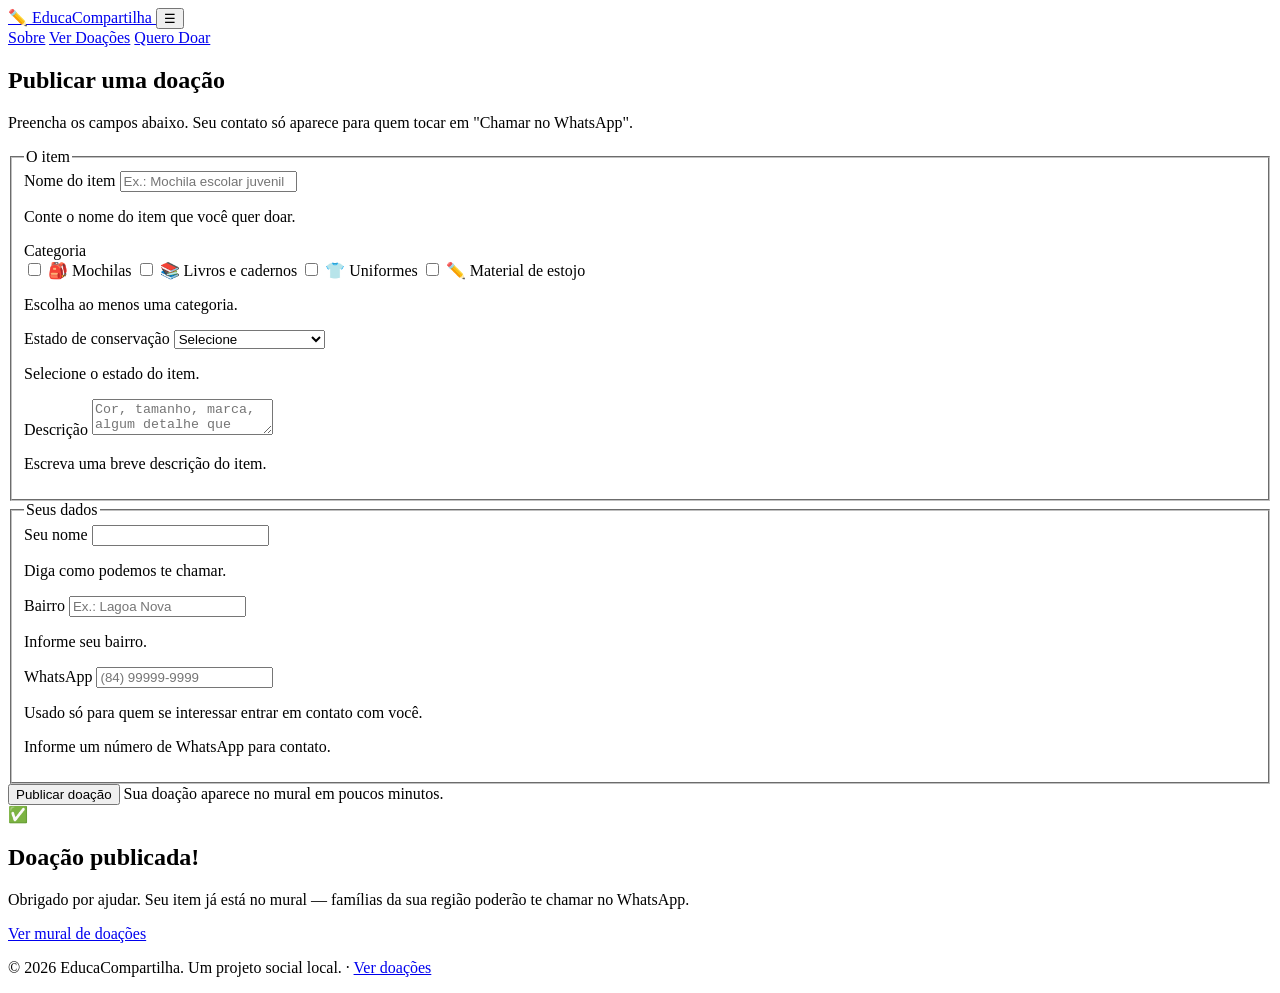
==== cadastro.html @ 30cbcd8b "Criar cadastro.html" ====
<!DOCTYPE html>
<html lang="pt-BR">
<head>
    <meta charset="UTF-8">
    <meta name="viewport" content="width=device-width, initial-scale=1.0">
    <meta name="description" content="Cadastre uma doação de material escolar em menos de dois minutos e ajude uma família da sua região.">
    <title>Quero Doar — EducaCompartilha</title>
    <link rel="stylesheet" href="style.css">
    <script src="script.js" defer></script>
</head>
<body>
    <header class="navbar">
        <a href="index.html" class="logo" aria-label="EducaCompartilha - início">
            ✏️ EducaCompartilha
        </a>
        <button class="menu-toggle" aria-label="Abrir menu" aria-expanded="false">☰</button>
        <nav class="nav-links" aria-label="Navegação principal">
            <a href="index.html">Sobre</a>
            <a href="doacoes.html">Ver Doações</a>
            <a href="cadastro.html" class="btn-nav" aria-current="page">Quero Doar</a>
        </nav>
    </header>

    <main>
        <section class="page-header">
            <h1>Publicar uma doação</h1>
            <p>Preencha os campos abaixo. Seu contato só aparece para quem tocar em "Chamar no WhatsApp".</p>
        </section>

        <div class="form-wrap">
            <div class="caderno-page">
                <div class="form-conteudo">
                    <form id="form-doacao" novalidate>
                        <fieldset>
                            <legend>O item</legend>

                            <div class="campo">
                                <label for="nome-item">Nome do item</label>
                                <input type="text" id="nome-item" name="nome-item" required placeholder="Ex.: Mochila escolar juvenil">
                                <p class="aviso-erro">Conte o nome do item que você quer doar.</p>
                            </div>

                            <div class="campo">
                                <label>Categoria</label>
                                <div class="categorias">
                                    <input type="checkbox" id="cat-mochilas" name="categoria" value="mochilas">
                                    <label for="cat-mochilas">🎒 Mochilas</label>

                                    <input type="checkbox" id="cat-livros" name="categoria" value="livros">
                                    <label for="cat-livros">📚 Livros e cadernos</label>

                                    <input type="checkbox" id="cat-uniformes" name="categoria" value="uniformes">
                                    <label for="cat-uniformes">👕 Uniformes</label>

                                    <input type="checkbox" id="cat-material" name="categoria" value="material">
                                    <label for="cat-material">✏️ Material de estojo</label>
                                </div>
                                <p class="aviso-erro" id="aviso-categorias">Escolha ao menos uma categoria.</p>
                            </div>

                            <div class="campo">
                                <label for="estado-item">Estado de conservação</label>
                                <select id="estado-item" name="estado-item" required>
                                    <option value="">Selecione</option>
                                    <option value="novo">Novo</option>
                                    <option value="seminovo">Seminovo</option>
                                    <option value="bom">Bom estado, com uso</option>
                                </select>
                                <p class="aviso-erro">Selecione o estado do item.</p>
                            </div>

                            <div class="campo">
                                <label for="descricao">Descrição</label>
                                <textarea id="descricao" name="descricao" required placeholder="Cor, tamanho, marca, algum detalhe que ajude quem for buscar"></textarea>
                                <p class="aviso-erro">Escreva uma breve descrição do item.</p>
                            </div>
                        </fieldset>

                        <fieldset>
                            <legend>Seus dados</legend>

                            <div class="campo">
                                <label for="nome-doador">Seu nome</label>
                                <input type="text" id="nome-doador" name="nome-doador" required>
                                <p class="aviso-erro">Diga como podemos te chamar.</p>
                            </div>

                            <div class="campo">
                                <label for="bairro">Bairro</label>
                                <input type="text" id="bairro" name="bairro" required placeholder="Ex.: Lagoa Nova">
                                <p class="aviso-erro">Informe seu bairro.</p>
                            </div>

                            <div class="campo">
                                <label for="whatsapp">WhatsApp</label>
                                <input type="tel" id="whatsapp" name="whatsapp" required placeholder="(84) 99999-9999">
                                <p class="dica">Usado só para quem se interessar entrar em contato com você.</p>
                                <p class="aviso-erro">Informe um número de WhatsApp para contato.</p>
                            </div>
                        </fieldset>

                        <div class="form-actions">
                            <button type="submit" class="btn-primary">Publicar doação</button>
                            <span class="dica">Sua doação aparece no mural em poucos minutos.</span>
                        </div>
                    </form>
                </div>

                <div class="confirmacao">
                    <div class="selo-ok" aria-hidden="true">✅</div>
                    <h2>Doação publicada!</h2>
                    <p>Obrigado por ajudar. Seu item já está no mural — famílias da sua região poderão te chamar no WhatsApp.</p>
                    <a href="doacoes.html" class="btn-primary">Ver mural de doações</a>
                </div>
            </div>
        </div>
    </main>

    <footer>
        <p>&copy; 2026 EducaCompartilha. Um projeto social local. · <a href="doacoes.html">Ver doações</a></p>
    </footer>
</body>
</html>
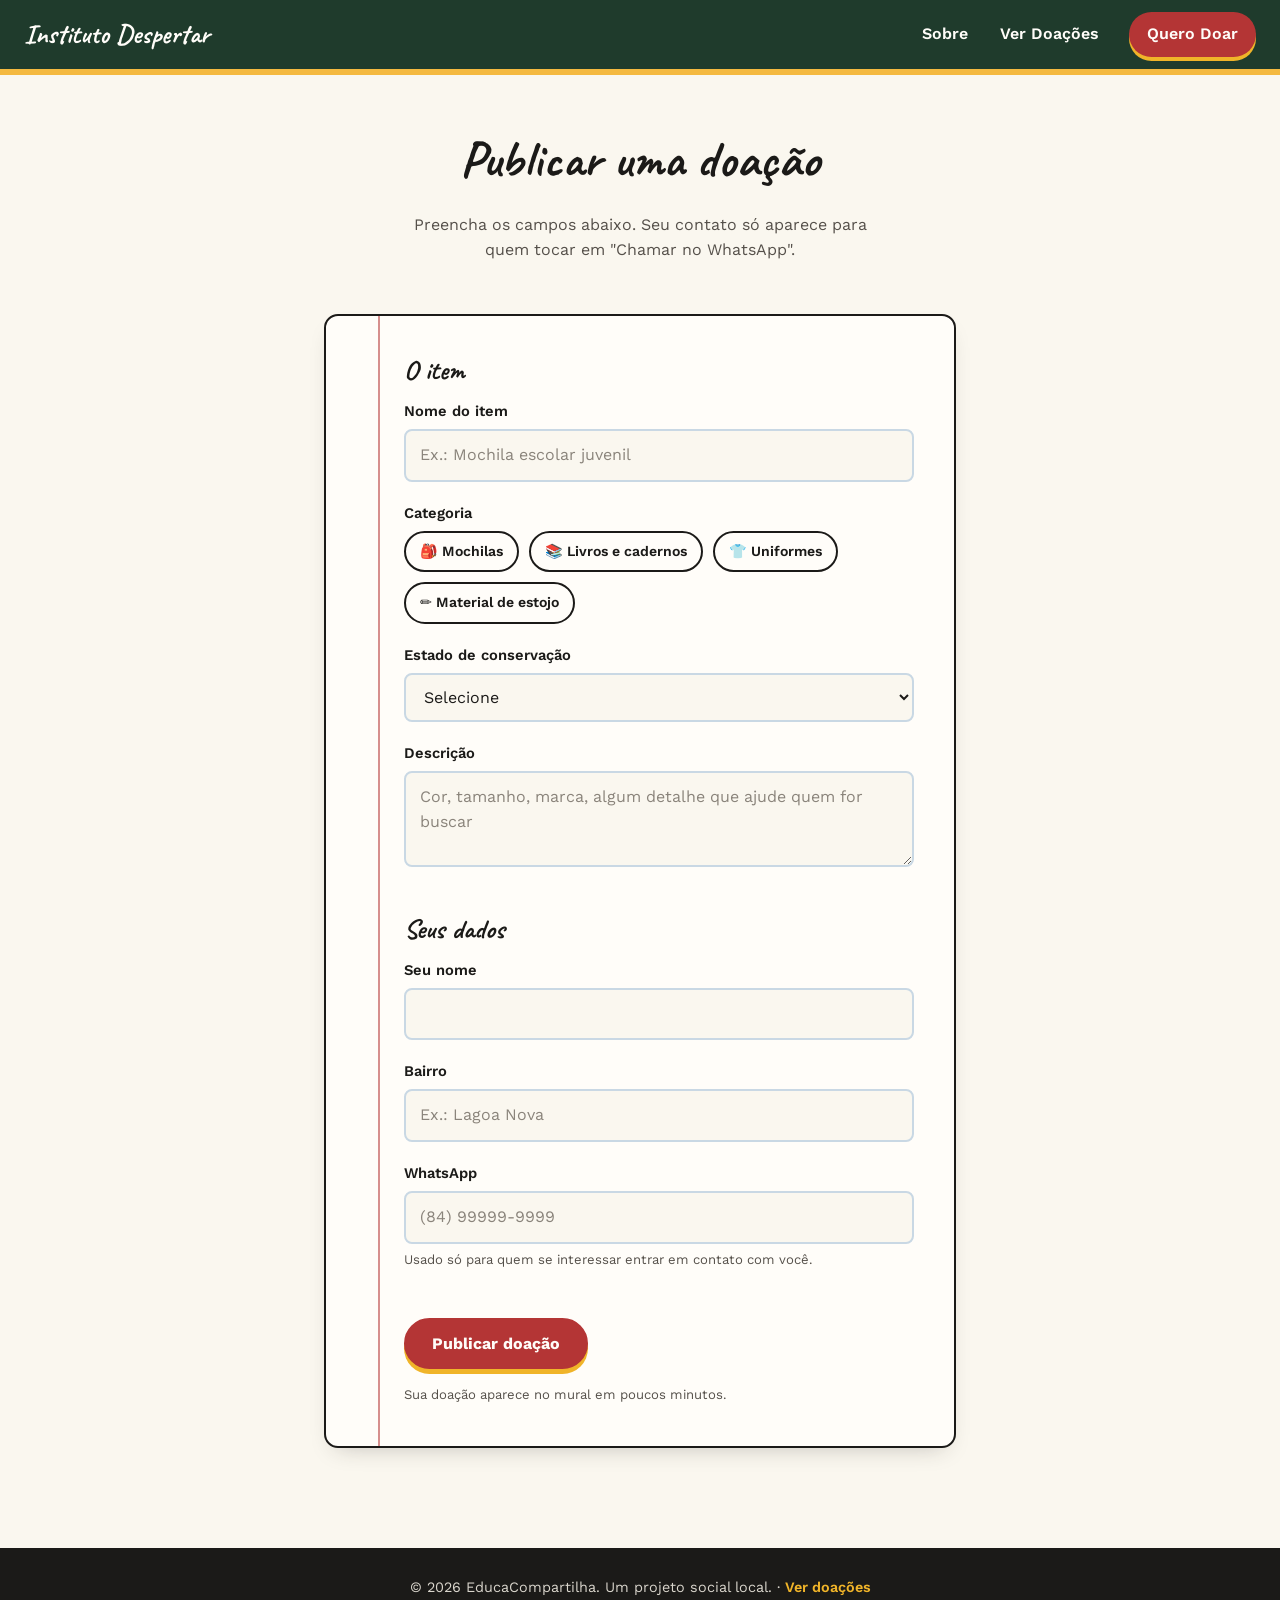
==== commit 1d0b0b0e: "Add files via upload" ====
--- a/cadastro.html
+++ b/cadastro.html
@@ -1,123 +1,123 @@
-<!DOCTYPE html>
-<html lang="pt-BR">
-<head>
-    <meta charset="UTF-8">
-    <meta name="viewport" content="width=device-width, initial-scale=1.0">
-    <meta name="description" content="Cadastre uma doação de material escolar em menos de dois minutos e ajude uma família da sua região.">
-    <title>Quero Doar — EducaCompartilha</title>
-    <link rel="stylesheet" href="style.css">
-    <script src="script.js" defer></script>
-</head>
-<body>
-    <header class="navbar">
-        <a href="index.html" class="logo" aria-label="EducaCompartilha - início">
-            ✏️ EducaCompartilha
-        </a>
-        <button class="menu-toggle" aria-label="Abrir menu" aria-expanded="false">☰</button>
-        <nav class="nav-links" aria-label="Navegação principal">
-            <a href="index.html">Sobre</a>
-            <a href="doacoes.html">Ver Doações</a>
-            <a href="cadastro.html" class="btn-nav" aria-current="page">Quero Doar</a>
-        </nav>
-    </header>
-
-    <main>
-        <section class="page-header">
-            <h1>Publicar uma doação</h1>
-            <p>Preencha os campos abaixo. Seu contato só aparece para quem tocar em "Chamar no WhatsApp".</p>
-        </section>
-
-        <div class="form-wrap">
-            <div class="caderno-page">
-                <div class="form-conteudo">
-                    <form id="form-doacao" novalidate>
-                        <fieldset>
-                            <legend>O item</legend>
-
-                            <div class="campo">
-                                <label for="nome-item">Nome do item</label>
-                                <input type="text" id="nome-item" name="nome-item" required placeholder="Ex.: Mochila escolar juvenil">
-                                <p class="aviso-erro">Conte o nome do item que você quer doar.</p>
-                            </div>
-
-                            <div class="campo">
-                                <label>Categoria</label>
-                                <div class="categorias">
-                                    <input type="checkbox" id="cat-mochilas" name="categoria" value="mochilas">
-                                    <label for="cat-mochilas">🎒 Mochilas</label>
-
-                                    <input type="checkbox" id="cat-livros" name="categoria" value="livros">
-                                    <label for="cat-livros">📚 Livros e cadernos</label>
-
-                                    <input type="checkbox" id="cat-uniformes" name="categoria" value="uniformes">
-                                    <label for="cat-uniformes">👕 Uniformes</label>
-
-                                    <input type="checkbox" id="cat-material" name="categoria" value="material">
-                                    <label for="cat-material">✏️ Material de estojo</label>
-                                </div>
-                                <p class="aviso-erro" id="aviso-categorias">Escolha ao menos uma categoria.</p>
-                            </div>
-
-                            <div class="campo">
-                                <label for="estado-item">Estado de conservação</label>
-                                <select id="estado-item" name="estado-item" required>
-                                    <option value="">Selecione</option>
-                                    <option value="novo">Novo</option>
-                                    <option value="seminovo">Seminovo</option>
-                                    <option value="bom">Bom estado, com uso</option>
-                                </select>
-                                <p class="aviso-erro">Selecione o estado do item.</p>
-                            </div>
-
-                            <div class="campo">
-                                <label for="descricao">Descrição</label>
-                                <textarea id="descricao" name="descricao" required placeholder="Cor, tamanho, marca, algum detalhe que ajude quem for buscar"></textarea>
-                                <p class="aviso-erro">Escreva uma breve descrição do item.</p>
-                            </div>
-                        </fieldset>
-
-                        <fieldset>
-                            <legend>Seus dados</legend>
-
-                            <div class="campo">
-                                <label for="nome-doador">Seu nome</label>
-                                <input type="text" id="nome-doador" name="nome-doador" required>
-                                <p class="aviso-erro">Diga como podemos te chamar.</p>
-                            </div>
-
-                            <div class="campo">
-                                <label for="bairro">Bairro</label>
-                                <input type="text" id="bairro" name="bairro" required placeholder="Ex.: Lagoa Nova">
-                                <p class="aviso-erro">Informe seu bairro.</p>
-                            </div>
-
-                            <div class="campo">
-                                <label for="whatsapp">WhatsApp</label>
-                                <input type="tel" id="whatsapp" name="whatsapp" required placeholder="(84) 99999-9999">
-                                <p class="dica">Usado só para quem se interessar entrar em contato com você.</p>
-                                <p class="aviso-erro">Informe um número de WhatsApp para contato.</p>
-                            </div>
-                        </fieldset>
-
-                        <div class="form-actions">
-                            <button type="submit" class="btn-primary">Publicar doação</button>
-                            <span class="dica">Sua doação aparece no mural em poucos minutos.</span>
-                        </div>
-                    </form>
-                </div>
-
-                <div class="confirmacao">
-                    <div class="selo-ok" aria-hidden="true">✅</div>
-                    <h2>Doação publicada!</h2>
-                    <p>Obrigado por ajudar. Seu item já está no mural — famílias da sua região poderão te chamar no WhatsApp.</p>
-                    <a href="doacoes.html" class="btn-primary">Ver mural de doações</a>
-                </div>
-            </div>
-        </div>
-    </main>
-
-    <footer>
-        <p>&copy; 2026 EducaCompartilha. Um projeto social local. · <a href="doacoes.html">Ver doações</a></p>
-    </footer>
-</body>
+<!DOCTYPE html>
+<html lang="pt-BR">
+<head>
+    <meta charset="UTF-8">
+    <meta name="viewport" content="width=device-width, initial-scale=1.0">
+    <meta name="description" content="Cadastre uma doação de material escolar em menos de dois minutos e ajude uma família da sua região.">
+    <title>Quero Doar — Instituto Despertar</title>
+    <link rel="stylesheet" href="style.css">
+    <script src="script.js" defer></script>
+</head>
+<body>
+    <header class="navbar">
+        <a href="index.html" class="logo" aria-label="EducaCompartilha - início">
+            Instituto Despertar
+        </a>
+        <button class="menu-toggle" aria-label="Abrir menu" aria-expanded="false">☰</button>
+        <nav class="nav-links" aria-label="Navegação principal">
+            <a href="index.html">Sobre</a>
+            <a href="doacoes.html">Ver Doações</a>
+            <a href="cadastro.html" class="btn-nav" aria-current="page">Quero Doar</a>
+        </nav>
+    </header>
+
+    <main>
+        <section class="page-header">
+            <h1>Publicar uma doação</h1>
+            <p>Preencha os campos abaixo. Seu contato só aparece para quem tocar em "Chamar no WhatsApp".</p>
+        </section>
+
+        <div class="form-wrap">
+            <div class="caderno-page">
+                <div class="form-conteudo">
+                    <form id="form-doacao" novalidate>
+                        <fieldset>
+                            <legend>O item</legend>
+
+                            <div class="campo">
+                                <label for="nome-item">Nome do item</label>
+                                <input type="text" id="nome-item" name="nome-item" required placeholder="Ex.: Mochila escolar juvenil">
+                                <p class="aviso-erro">Conte o nome do item que você quer doar.</p>
+                            </div>
+
+                            <div class="campo">
+                                <label>Categoria</label>
+                                <div class="categorias">
+                                    <input type="checkbox" id="cat-mochilas" name="categoria" value="mochilas">
+                                    <label for="cat-mochilas">🎒 Mochilas</label>
+
+                                    <input type="checkbox" id="cat-livros" name="categoria" value="livros">
+                                    <label for="cat-livros">📚 Livros e cadernos</label>
+
+                                    <input type="checkbox" id="cat-uniformes" name="categoria" value="uniformes">
+                                    <label for="cat-uniformes">👕 Uniformes</label>
+
+                                    <input type="checkbox" id="cat-material" name="categoria" value="material">
+                                    <label for="cat-material">✏️ Material de estojo</label>
+                                </div>
+                                <p class="aviso-erro" id="aviso-categorias">Escolha ao menos uma categoria.</p>
+                            </div>
+
+                            <div class="campo">
+                                <label for="estado-item">Estado de conservação</label>
+                                <select id="estado-item" name="estado-item" required>
+                                    <option value="">Selecione</option>
+                                    <option value="novo">Novo</option>
+                                    <option value="seminovo">Seminovo</option>
+                                    <option value="bom">Bom estado, com uso</option>
+                                </select>
+                                <p class="aviso-erro">Selecione o estado do item.</p>
+                            </div>
+
+                            <div class="campo">
+                                <label for="descricao">Descrição</label>
+                                <textarea id="descricao" name="descricao" required placeholder="Cor, tamanho, marca, algum detalhe que ajude quem for buscar"></textarea>
+                                <p class="aviso-erro">Escreva uma breve descrição do item.</p>
+                            </div>
+                        </fieldset>
+
+                        <fieldset>
+                            <legend>Seus dados</legend>
+
+                            <div class="campo">
+                                <label for="nome-doador">Seu nome</label>
+                                <input type="text" id="nome-doador" name="nome-doador" required>
+                                <p class="aviso-erro">Diga como podemos te chamar.</p>
+                            </div>
+
+                            <div class="campo">
+                                <label for="bairro">Bairro</label>
+                                <input type="text" id="bairro" name="bairro" required placeholder="Ex.: Lagoa Nova">
+                                <p class="aviso-erro">Informe seu bairro.</p>
+                            </div>
+
+                            <div class="campo">
+                                <label for="whatsapp">WhatsApp</label>
+                                <input type="tel" id="whatsapp" name="whatsapp" required placeholder="(84) 99999-9999">
+                                <p class="dica">Usado só para quem se interessar entrar em contato com você.</p>
+                                <p class="aviso-erro">Informe um número de WhatsApp para contato.</p>
+                            </div>
+                        </fieldset>
+
+                        <div class="form-actions">
+                            <button type="submit" class="btn-primary">Publicar doação</button>
+                            <span class="dica">Sua doação aparece no mural em poucos minutos.</span>
+                        </div>
+                    </form>
+                </div>
+
+                <div class="confirmacao">
+                    <div class="selo-ok" aria-hidden="true">✅</div>
+                    <h2>Doação publicada!</h2>
+                    <p>Obrigado por ajudar. Seu item já está no mural — famílias da sua região poderão te chamar no WhatsApp.</p>
+                    <a href="doacoes.html" class="btn-primary">Ver mural de doações</a>
+                </div>
+            </div>
+        </div>
+    </main>
+
+    <footer>
+        <p>&copy; 2026 EducaCompartilha. Um projeto social local. · <a href="doacoes.html">Ver doações</a></p>
+    </footer>
+</body>
 </html>
--- a/style.css
+++ b/style.css
@@ -0,0 +1,789 @@
+/* =========================================================
+   EducaCompartilha — sistema de design "Caderno"
+   Papel pautado, margem vermelha, fita adesiva e quadro-verde.
+   Compatível com: index.html, doacoes.html e cadastro.html
+   ========================================================= */
+
+@import url('https://fonts.googleapis.com/css2?family=Caveat:wght@500;600;700&family=JetBrains+Mono:wght@400;700&family=Work+Sans:wght@400;500;600;700&display=swap');
+
+:root {
+  /* Cores */
+  --paper: #faf7ef;
+  --white: #fffdf9;
+  --paper-line: #c9d8e4;
+  --margin-red: #b43535;
+  --margin-red-dark: #f0b429;
+  --ink: #1b1a18;
+  --ink-soft: #55504a;
+  --green-deep: #1f3b2c;      /* navbar e CTA final */
+  --board-green: #2b5d45;     /* quadro-verde */
+  --board-frame: #7a5230;     /* moldura de madeira do quadro */
+  --pencil-yellow: #f0b429;
+  --tape: #f4b940;
+
+  /* Tipografia */
+  --font-display: 'Caveat', 'Segoe Print', cursive;
+  --font-body: 'Work Sans', system-ui, -apple-system, 'Segoe UI', sans-serif;
+  --font-mono: 'JetBrains Mono', ui-monospace, Consolas, monospace;
+
+  /* Layout */
+  --max-width: 1180px;
+  --radius: 14px;
+  --shadow-card: 0 10px 24px -12px rgba(38, 36, 33, 0.28);
+}
+
+*, *::before, *::after { box-sizing: border-box; }
+
+html { scroll-behavior: smooth; }
+
+@media (prefers-reduced-motion: reduce) {
+  html { scroll-behavior: auto; }
+  *, *::before, *::after {
+    animation-duration: 0.01ms !important;
+    animation-iteration-count: 1 !important;
+    transition-duration: 0.01ms !important;
+    scroll-behavior: auto !important;
+  }
+}
+
+body {
+  margin: 0;
+  font-family: var(--font-body);
+  color: var(--ink);
+  background: var(--paper);
+  line-height: 1.55;
+  -webkit-font-smoothing: antialiased;
+}
+
+h1, h2, h3, h4 {
+  font-family: var(--font-display);
+  font-weight: 700;
+  line-height: 1.1;
+  margin: 0 0 0.5em;
+  color: var(--ink);
+}
+
+p { margin: 0 0 1em; }
+
+a { color: inherit; text-decoration: none; }
+
+img { max-width: 100%; display: block; }
+
+button, input, select, textarea { font: inherit; }
+
+.container {
+  max-width: var(--max-width);
+  margin: 0 auto;
+  padding: 0 24px;
+}
+
+/* Fundo pautado (papel de caderno) para seções claras */
+.pautado {
+  background-image: repeating-linear-gradient(
+    to bottom,
+    transparent,
+    transparent 35px,
+    var(--paper-line) 35px,
+    var(--paper-line) 36px
+  );
+  background-position: 0 90px;
+}
+
+/* Foco visível para navegação por teclado */
+a:focus-visible,
+button:focus-visible,
+input:focus-visible,
+textarea:focus-visible,
+select:focus-visible {
+  outline: 3px solid var(--board-green);
+  outline-offset: 3px;
+  border-radius: 4px;
+}
+
+/* =========================
+   Cabeçalho / navegação
+   ========================= */
+.navbar {
+  position: sticky;
+  top: 0;
+  z-index: 50;
+  display: flex;
+  align-items: center;
+  justify-content: space-between;
+  gap: 16px;
+  padding: 12px 24px;
+  background: var(--green-deep);
+  color: var(--white);
+  border-bottom: 6px solid var(--tape);
+}
+
+.navbar a:focus-visible,
+.navbar button:focus-visible {
+  outline-color: var(--tape);
+}
+
+.logo {
+  font-family: var(--font-display);
+  font-weight: 700;
+  font-size: 1.7rem;
+  line-height: 1;
+  color: var(--white);
+  display: flex;
+  align-items: center;
+  gap: 8px;
+}
+
+.menu-toggle {
+  display: none;
+  background: var(--white);
+  color: var(--ink);
+  border: 2px solid var(--ink);
+  border-radius: 8px;
+  font-size: 1.25rem;
+  line-height: 1;
+  width: 44px;
+  height: 44px;
+  cursor: pointer;
+}
+
+.nav-links {
+  display: flex;
+  align-items: center;
+  gap: 28px;
+  font-weight: 600;
+  color: var(--white);
+}
+
+.nav-links a {
+  position: relative;
+  padding: 6px 2px;
+}
+
+.nav-links a:not(.btn-nav)::after {
+  content: "";
+  position: absolute;
+  left: 0;
+  right: 100%;
+  bottom: -2px;
+  height: 3px;
+  background: var(--tape);
+  border-radius: 2px;
+  transition: right 0.2s ease;
+}
+
+.nav-links a:not(.btn-nav):hover::after,
+.nav-links a[aria-current="page"]:not(.btn-nav)::after {
+  right: 0;
+}
+
+.btn-nav {
+  background: var(--margin-red);
+  color: var(--white);
+  padding: 10px 18px !important;
+  border-radius: 999px;
+  box-shadow: 0 4px 0 var(--margin-red-dark);
+  transition: transform 0.15s ease, box-shadow 0.15s ease;
+}
+
+.btn-nav:hover {
+  transform: translateY(1px);
+  box-shadow: 0 3px 0 var(--margin-red-dark);
+}
+
+@media (max-width: 760px) {
+  .menu-toggle { display: block; }
+
+  .nav-links {
+    position: absolute;
+    top: 100%;
+    left: 0;
+    right: 0;
+    display: none;
+    flex-direction: column;
+    align-items: stretch;
+    gap: 14px;
+    padding: 14px 24px 22px;
+    background: var(--green-deep);
+    border-bottom: 6px solid var(--tape);
+  }
+
+  .nav-links.is-open { display: flex; }
+  .btn-nav { text-align: center; }
+}
+
+/* =========================
+   Botões
+   ========================= */
+.btn-primary,
+.btn-secondary {
+  display: inline-flex;
+  align-items: center;
+  justify-content: center;
+  gap: 8px;
+  font-family: var(--font-body);
+  font-weight: 700;
+  font-size: 1rem;
+  line-height: 1.2;
+  padding: 14px 26px;
+  border-radius: 999px;
+  border: 2px solid var(--ink);
+  cursor: pointer;
+  text-decoration: none;
+  transition: transform 0.15s ease, box-shadow 0.15s ease;
+}
+
+.btn-primary {
+  background: var(--margin-red);
+  color: var(--white);
+  border-color: var(--margin-red);
+  box-shadow: 0 5px 0 var(--margin-red-dark);
+}
+.btn-primary:hover  { transform: translateY(2px); box-shadow: 0 3px 0 var(--margin-red-dark); }
+.btn-primary:active { transform: translateY(5px); box-shadow: none; }
+
+.btn-secondary {
+  background: transparent;
+  color: var(--ink);
+  box-shadow: 0 5px 0 var(--ink);
+}
+.btn-secondary:hover  { transform: translateY(2px); box-shadow: 0 3px 0 var(--ink); }
+.btn-secondary:active { transform: translateY(5px); box-shadow: none; }
+
+.btn-small {
+  font-size: 0.85rem;
+  padding: 9px 16px;
+  border-radius: 999px;
+  border: 2px solid var(--ink);
+  background: var(--pencil-yellow);
+  color: var(--ink);
+  font-weight: 700;
+  cursor: pointer;
+}
+
+/* =========================
+   Hero
+   ========================= */
+.hero {
+  position: relative;
+  padding: 96px 24px 110px;
+  overflow: hidden;
+}
+
+.hero-inner {
+  max-width: 760px;
+  margin: 0 auto;
+  text-align: center;
+  position: relative;
+  padding-left: 26px;
+  border-left: 3px solid var(--margin-red);
+}
+
+@media (max-width: 640px) {
+  .hero-inner { border-left: none; padding-left: 0; }
+}
+
+.hero-eyebrow {
+  display: inline-block;
+  font-family: var(--font-mono);
+  font-size: 0.78rem;
+  letter-spacing: 0.06em;
+  text-transform: uppercase;
+  background: var(--pencil-yellow);
+  color: var(--ink);
+  padding: 5px 12px;
+  border-radius: 4px;
+  transform: rotate(-2deg);
+  margin-bottom: 22px;
+}
+
+.hero h1 {
+  font-size: clamp(2.6rem, 6vw, 4.2rem);
+  max-width: 18ch;
+  margin-left: auto;
+  margin-right: auto;
+}
+
+.hero p {
+  font-size: 1.15rem;
+  color: var(--ink-soft);
+  max-width: 52ch;
+  margin-left: auto;
+  margin-right: auto;
+}
+
+.hero-ctas {
+  display: flex;
+  justify-content: center;
+  gap: 16px;
+  flex-wrap: wrap;
+  margin-top: 32px;
+}
+
+/* =========================
+   Como funciona — fichas com fita
+   ========================= */
+.como-funciona {
+  padding: 90px 24px 100px;
+  text-align: center;
+}
+
+.section-title { font-size: clamp(2rem, 4vw, 2.8rem); }
+
+.section-lead {
+  color: var(--ink-soft);
+  max-width: 46ch;
+  margin: 0 auto 52px;
+  font-size: 1.05rem;
+}
+
+.passos {
+  display: grid;
+  grid-template-columns: repeat(3, 1fr);
+  gap: 28px;
+  max-width: var(--max-width);
+  margin: 0 auto;
+}
+
+.passo {
+  position: relative;
+  background: var(--white);
+  border: 2px solid var(--ink);
+  border-radius: var(--radius);
+  padding: 34px 24px 28px;
+  text-align: left;
+  box-shadow: var(--shadow-card);
+}
+
+.passo:nth-child(1) { transform: rotate(-1.4deg); }
+.passo:nth-child(2) { transform: rotate(0.8deg); }
+.passo:nth-child(3) { transform: rotate(-0.6deg); }
+
+.passo::before {
+  content: "";
+  position: absolute;
+  top: -14px;
+  left: 28px;
+  width: 56px;
+  height: 22px;
+  background: var(--tape);
+  border: 1px solid rgba(38, 36, 33, 0.15);
+  transform: rotate(-3deg);
+}
+
+.selo {
+  display: inline-block;
+  font-family: var(--font-mono);
+  font-size: 0.78rem;
+  color: var(--margin-red);
+  font-weight: 700;
+  margin-bottom: 10px;
+}
+
+.passo h3 { font-size: 1.6rem; }
+.passo p  { color: var(--ink-soft); margin-bottom: 0; }
+
+@media (max-width: 860px) {
+  .passos { grid-template-columns: 1fr; max-width: 420px; }
+  .passo  { transform: none !important; }
+}
+
+/* =========================
+   Estatísticas — quadro-verde
+   ========================= */
+.stats {
+  background-color: var(--board-green);
+  background-image: radial-gradient(rgba(255, 255, 255, 0.05) 1px, transparent 1px);
+  background-size: 18px 18px;
+  border-top: 10px solid var(--board-frame);
+  border-bottom: 10px solid var(--board-frame);
+  padding: 64px 24px;
+}
+
+.stats-grid {
+  display: grid;
+  grid-template-columns: repeat(3, 1fr);
+  gap: 32px;
+  max-width: var(--max-width);
+  margin: 0 auto;
+  text-align: center;
+}
+
+.stats-grid > div { color: var(--white); }
+
+.stats-grid strong {
+  display: block;
+  font-family: var(--font-mono);
+  font-size: clamp(2.2rem, 5vw, 3rem);
+  font-weight: 700;
+  text-decoration: underline;
+  text-decoration-style: dashed;
+  text-decoration-color: var(--pencil-yellow);
+  text-underline-offset: 8px;
+}
+
+.stats-grid span {
+  font-size: 0.95rem;
+  opacity: 0.9;
+}
+
+@media (max-width: 640px) {
+  .stats-grid { grid-template-columns: 1fr; gap: 28px; }
+}
+
+/* =========================
+   CTA final
+   ========================= */
+.cta-final {
+  text-align: center;
+  padding: 96px 24px;
+  background: var(--green-deep);
+  border-top: 6px solid var(--tape);
+}
+
+.cta-final h2 {
+  font-size: clamp(2rem, 4.2vw, 2.9rem);
+  color: var(--white);
+}
+
+.cta-final p {
+  max-width: 48ch;
+  margin: 0 auto 30px;
+  color: #e3ece6;
+}
+
+/* =========================
+   Rodapé
+   ========================= */
+footer {
+  background: var(--ink);
+  color: #d9d5cc;
+  text-align: center;
+  padding: 28px 24px;
+  font-size: 0.9rem;
+}
+
+footer p { margin: 0; }
+
+footer a {
+  color: var(--pencil-yellow);
+  font-weight: 600;
+}
+
+/* =========================
+   Páginas internas: cabeçalho
+   ========================= */
+.page-header {
+  padding: 56px 24px 32px;
+  text-align: center;
+}
+
+.page-header h1 { font-size: clamp(2.3rem, 5vw, 3.2rem); }
+
+.page-header p {
+  color: var(--ink-soft);
+  max-width: 50ch;
+  margin: 0 auto;
+}
+
+/* =========================
+   Página: Ver Doações
+   ========================= */
+.filtros {
+  max-width: var(--max-width);
+  margin: 0 auto;
+  padding: 0 24px 20px;
+  display: flex;
+  gap: 12px;
+  flex-wrap: wrap;
+  justify-content: center;
+}
+
+.chip {
+  font-family: var(--font-mono);
+  font-size: 0.82rem;
+  color: var(--ink);
+  border: 2px solid var(--ink);
+  background: var(--white);
+  padding: 8px 16px;
+  border-radius: 999px;
+  cursor: pointer;
+  font-weight: 700;
+}
+
+.chip[aria-pressed="true"] { background: var(--pencil-yellow); }
+
+.mural {
+  max-width: var(--max-width);
+  margin: 0 auto;
+  padding: 10px 24px 100px;
+  display: grid;
+  grid-template-columns: repeat(auto-fill, minmax(260px, 1fr));
+  gap: 26px;
+}
+
+.item-card {
+  background: var(--white);
+  border: 2px solid var(--ink);
+  border-radius: var(--radius);
+  padding: 22px;
+  position: relative;
+  box-shadow: var(--shadow-card);
+  display: flex;
+  flex-direction: column;
+  gap: 10px;
+}
+
+.item-card::before {
+  content: "";
+  position: absolute;
+  top: -12px;
+  right: 24px;
+  width: 50px;
+  height: 20px;
+  background: var(--tape);
+  border: 1px solid rgba(38, 36, 33, 0.15);
+  transform: rotate(4deg);
+}
+
+.item-emoji { font-size: 2.1rem; }
+
+.item-card h3 { font-size: 1.5rem; margin-bottom: 2px; }
+
+.item-meta {
+  display: flex;
+  flex-wrap: wrap;
+  gap: 8px;
+  font-family: var(--font-mono);
+  font-size: 0.76rem;
+  color: var(--ink-soft);
+}
+
+.item-meta span {
+  border: 1px solid var(--paper-line);
+  border-radius: 999px;
+  padding: 3px 10px;
+}
+
+.item-card p.desc {
+  color: var(--ink-soft);
+  font-size: 0.92rem;
+  margin-bottom: 4px;
+}
+
+.item-card .btn-small { align-self: flex-start; margin-top: auto; }
+
+.sem-resultados {
+  grid-column: 1 / -1;
+  text-align: center;
+  padding: 50px 20px;
+  color: var(--ink-soft);
+}
+
+/* =========================
+   Página: Cadastro (Quero Doar)
+   ========================= */
+.form-wrap {
+  max-width: 680px;
+  margin: 0 auto;
+  padding: 20px 24px 100px;
+}
+
+/* Folha de caderno: a margem vermelha fica À ESQUERDA do conteúdo */
+.caderno-page {
+  --margem: 52px;
+  position: relative;
+  background: var(--white);
+  border: 2px solid var(--ink);
+  border-radius: var(--radius);
+  box-shadow: var(--shadow-card);
+  padding: 40px 40px 40px calc(var(--margem) + 26px);
+}
+
+.caderno-page::before {
+  content: "";
+  position: absolute;
+  top: 0;
+  bottom: 0;
+  left: var(--margem);
+  width: 2px;
+  background: var(--margin-red);
+  opacity: 0.55;
+  pointer-events: none;
+}
+
+@media (max-width: 560px) {
+  .form-wrap { padding: 12px 14px 80px; }
+  .caderno-page {
+    --margem: 16px;
+    padding: 28px 18px 28px 36px;
+  }
+}
+
+fieldset {
+  border: none;
+  padding: 0;
+  margin: 0 0 28px;
+  min-width: 0;
+}
+
+legend {
+  font-family: var(--font-display);
+  font-weight: 700;
+  font-size: 1.7rem;
+  line-height: 1.1;
+  margin-bottom: 14px;
+  padding: 0;
+}
+
+.campo { margin-bottom: 20px; }
+
+label {
+  display: block;
+  font-weight: 600;
+  font-size: 0.92rem;
+  margin-bottom: 6px;
+}
+
+.dica {
+  font-size: 0.82rem;
+  color: var(--ink-soft);
+  font-weight: 400;
+  margin: 6px 0 0;
+}
+
+input[type="text"],
+input[type="tel"],
+input[type="email"],
+select,
+textarea {
+  display: block;
+  width: 100%;
+  font-family: var(--font-body);
+  font-size: 1rem;
+  padding: 12px 14px;
+  border: 2px solid var(--paper-line);
+  border-radius: 8px;
+  background: var(--paper);
+  color: var(--ink);
+}
+
+input::placeholder,
+textarea::placeholder { color: #8a847b; opacity: 1; }
+
+input:focus,
+select:focus,
+textarea:focus { border-color: var(--board-green); }
+
+textarea { resize: vertical; min-height: 96px; }
+
+/* Categorias: checkboxes escondidos, rótulos viram "etiquetas" clicáveis */
+.categorias {
+  position: relative;
+  display: flex;
+  flex-wrap: wrap;
+  gap: 10px;
+}
+
+.categorias input {
+  position: absolute;
+  width: 1px;
+  height: 1px;
+  margin: 0;
+  opacity: 0;
+  pointer-events: none;
+}
+
+.categorias label {
+  display: inline-flex;
+  align-items: center;
+  gap: 6px;
+  font-weight: 600;
+  font-size: 0.88rem;
+  border: 2px solid var(--ink);
+  border-radius: 999px;
+  padding: 8px 14px;
+  cursor: pointer;
+  background: var(--white);
+  margin: 0;
+  transition: background 0.15s ease, transform 0.15s ease;
+}
+
+.categorias label:hover { transform: translateY(-1px); }
+
+.categorias input:checked + label {
+  background: var(--pencil-yellow);
+  box-shadow: 0 3px 0 var(--ink);
+}
+
+/* Como o input está invisível, o foco aparece no rótulo */
+.categorias input:focus-visible + label {
+  outline: 3px solid var(--board-green);
+  outline-offset: 3px;
+}
+
+/* Validação */
+.aviso-erro {
+  display: none;
+  color: var(--margin-red);
+  font-size: 0.84rem;
+  font-weight: 600;
+  margin: 6px 0 0;
+}
+
+.campo.invalido input,
+.campo.invalido select,
+.campo.invalido textarea { border-color: var(--margin-red); }
+
+.campo.invalido .categorias label { border-color: var(--margin-red); }
+
+.campo.invalido .aviso-erro { display: block; }
+
+.form-actions {
+  display: flex;
+  align-items: center;
+  gap: 16px;
+  flex-wrap: wrap;
+  margin-top: 8px;
+}
+
+.form-actions .dica { margin: 0; }
+
+@media (max-width: 560px) {
+  .form-actions .btn-primary { width: 100%; }
+}
+
+/* Confirmação após enviar */
+.confirmacao {
+  display: none;
+  text-align: center;
+  padding: 48px 8px;
+}
+
+.confirmacao.ativo { display: block; }
+.form-conteudo.escondido { display: none; }
+
+.confirmacao h2 { font-size: 2.2rem; }
+
+.confirmacao .selo-ok {
+  font-size: 3rem;
+  line-height: 1;
+  margin-bottom: 12px;
+}
+
+/* =========================
+   Revelar ao rolar
+   ========================= */
+.revelar {
+  opacity: 0;
+  transform: translateY(18px);
+  transition: opacity 0.5s ease, transform 0.5s ease;
+}
+
+.revelar.visivel {
+  opacity: 1;
+  transform: translateY(0);
+}
+
+@media (prefers-reduced-motion: reduce) {
+  .revelar { opacity: 1; transform: none; }
+}
